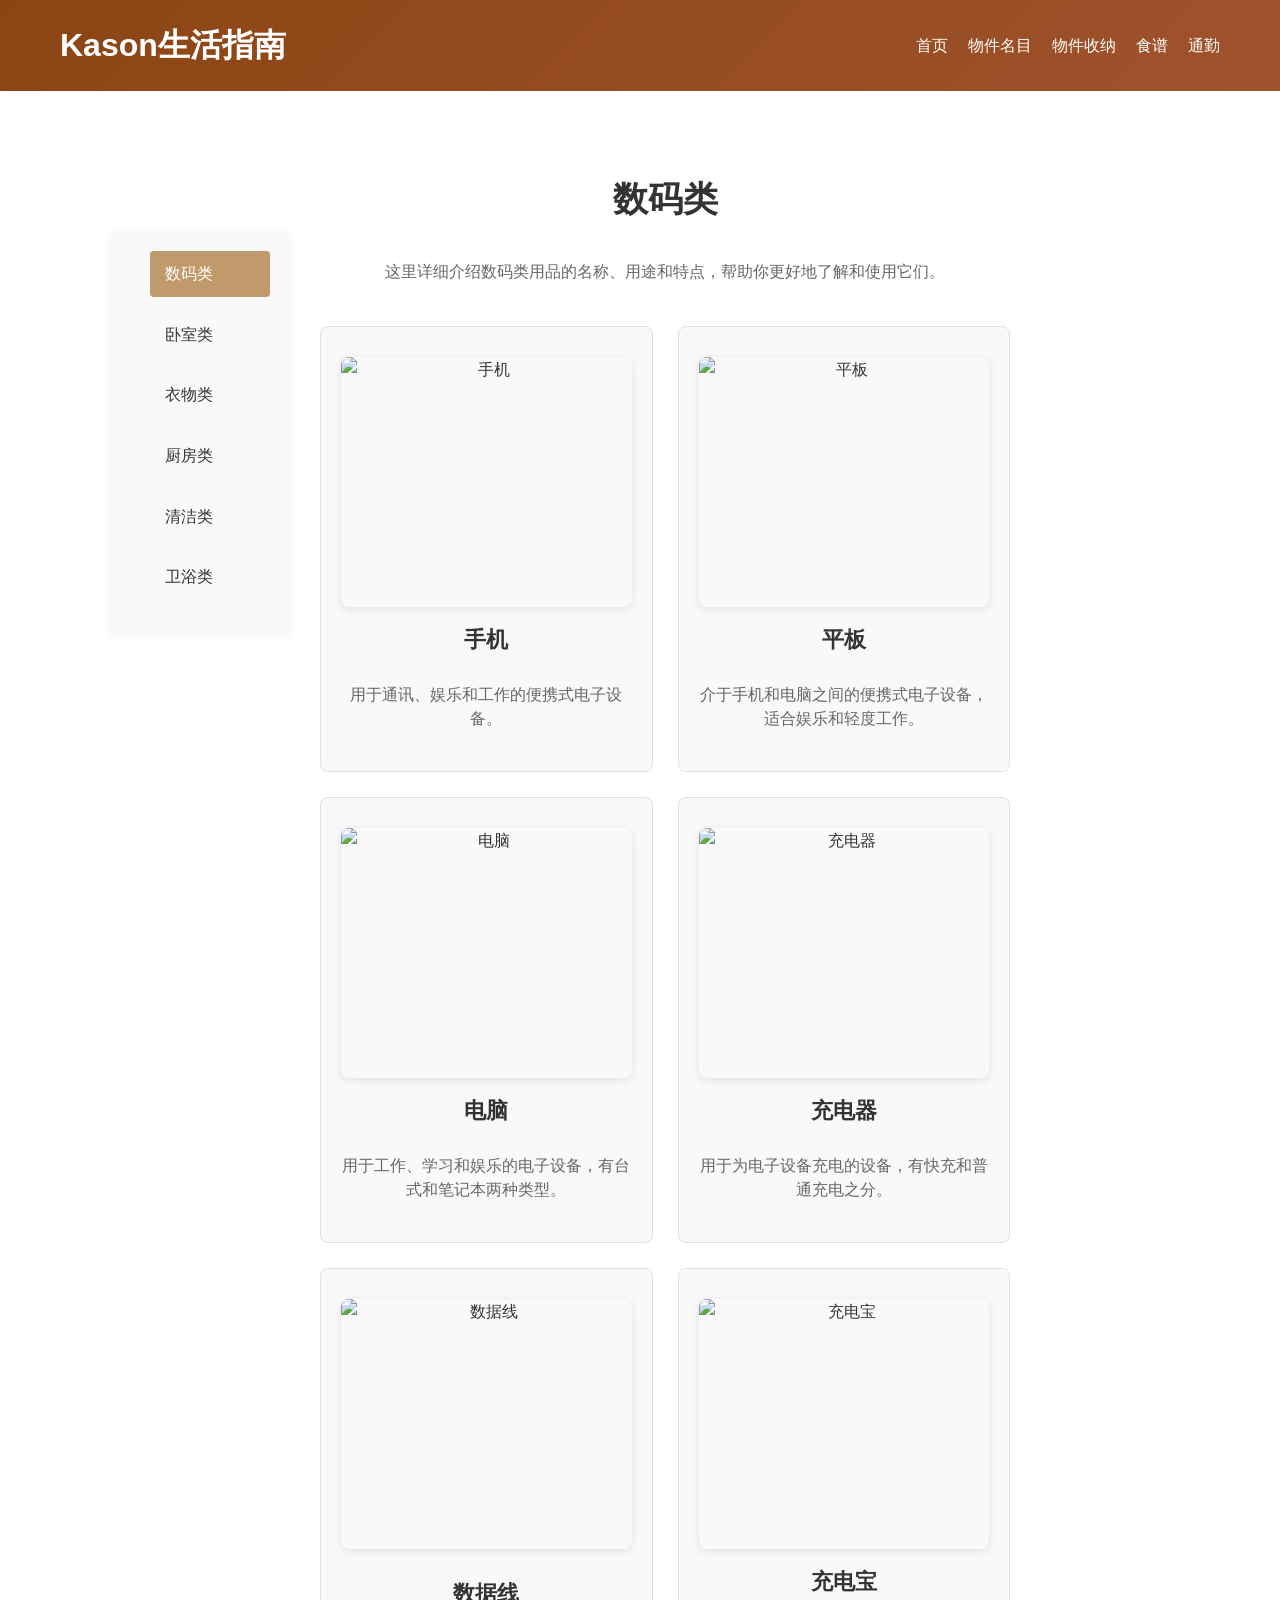
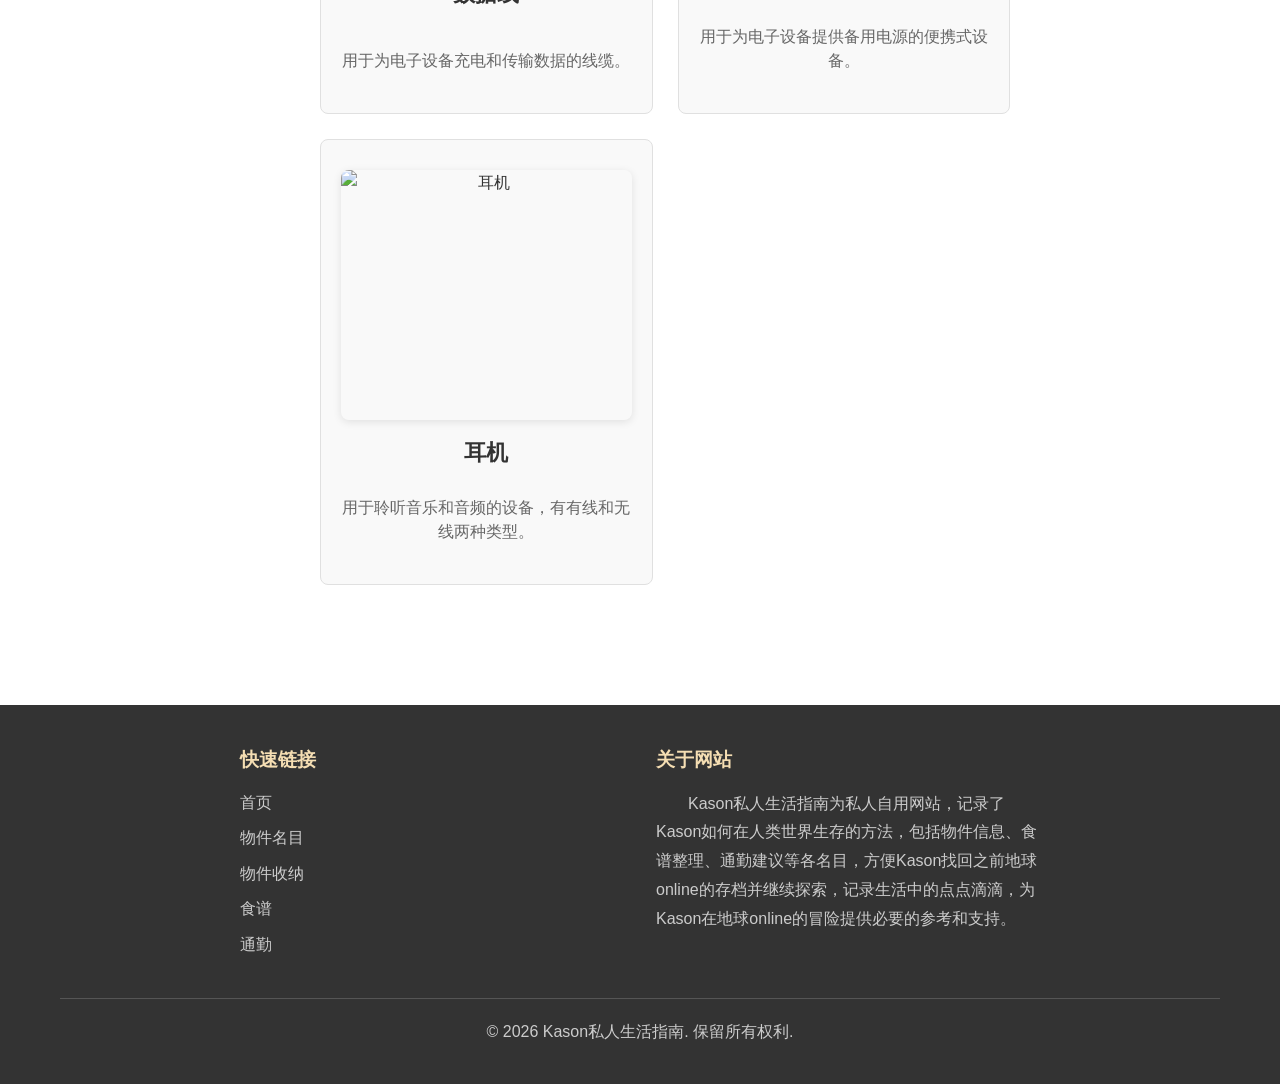
==== items-digital.html @ a92dafe3 "Add files via upload" ====
<!DOCTYPE html>
<html lang="zh-CN">
<head>
    <meta charset="UTF-8">
    <meta name="viewport" content="width=device-width, initial-scale=1.0">
    <title>数码类 - Kason私人生活指南</title>
    <link rel="stylesheet" href="css/style.css">
</head>
<body>
    <!-- 头部导航 -->
    <header>
        <div class="container header-content">
            <a href="index.html" class="logo">Kason生活指南</a>
            <nav>
                <ul>
                    <li><a href="index.html">首页</a></li>
                    <li><a href="items.html">物件名目</a></li>
                    <li><a href="storage.html">物件收纳</a></li>
                    <li><a href="recipes.html">食谱</a></li>
                    <li><a href="commute.html">通勤</a></li>
                </ul>
            </nav>
        </div>
    </header>

    <!-- 内容区域 -->
    <section class="content-section">
        <div class="container content-container">
            <div class="main-layout">
                <!-- 左侧导航栏 -->
                <nav class="item-nav">
                    <ul>
                        <li><a href="items-digital.html" class="item-nav-item active">数码类</a></li>
                        <li><a href="items-bedroom.html" class="item-nav-item">卧室类</a></li>
                        <li><a href="items-clothing.html" class="item-nav-item">衣物类</a></li>
                        <li><a href="items-kitchen.html" class="item-nav-item">厨房类</a></li>
                        <li><a href="items-cleaning.html" class="item-nav-item">清洁类</a></li>
                        <li><a href="items-bathroom.html" class="item-nav-item">卫浴类</a></li>
                    </ul>
                </nav>
                
                <!-- 右侧内容 -->
                <div class="item-content">
                    <h2>数码类</h2>
                    <p>这里详细介绍数码类用品的名称、用途和特点，帮助你更好地了解和使用它们。</p>

                    <!-- 数码用品列表 -->
                    <div class="item-grid">
                <!-- 手机 -->
                <div class="item-card">
                    <img src="https://trae-api-cn.mchost.guru/api/ide/v1/text_to_image?prompt=smartphone%20modern%20design&image_size=square" alt="手机" class="item-img">
                    <h4>手机</h4>
                    <p>用于通讯、娱乐和工作的便携式电子设备。</p>
                </div>
                
                <!-- 平板 -->
                <div class="item-card">
                    <img src="https://trae-api-cn.mchost.guru/api/ide/v1/text_to_image?prompt=tablet%20device%20modern&image_size=square" alt="平板" class="item-img">
                    <h4>平板</h4>
                    <p>介于手机和电脑之间的便携式电子设备，适合娱乐和轻度工作。</p>
                </div>
                
                <!-- 电脑 -->
                <div class="item-card">
                    <img src="https://trae-api-cn.mchost.guru/api/ide/v1/text_to_image?prompt=laptop%20computer%20modern&image_size=square" alt="电脑" class="item-img">
                    <h4>电脑</h4>
                    <p>用于工作、学习和娱乐的电子设备，有台式和笔记本两种类型。</p>
                </div>
                
                <!-- 充电器 -->
                <div class="item-card">
                    <img src="https://trae-api-cn.mchost.guru/api/ide/v1/text_to_image?prompt=phone%20charger%20modern&image_size=square" alt="充电器" class="item-img">
                    <h4>充电器</h4>
                    <p>用于为电子设备充电的设备，有快充和普通充电之分。</p>
                </div>
                
                <!-- 数据线 -->
                <div class="item-card">
                    <img src="https://trae-api-cn.mchost.guru/api/ide/v1/text_to_image?prompt=usb%20data%20cable&image_size=square" alt="数据线" class="item-img">
                    <h4>数据线</h4>
                    <p>用于为电子设备充电和传输数据的线缆。</p>
                </div>
                
                <!-- 充电宝 -->
                <div class="item-card">
                    <img src="https://trae-api-cn.mchost.guru/api/ide/v1/text_to_image?prompt=power%20bank%20portable%20charger&image_size=square" alt="充电宝" class="item-img">
                    <h4>充电宝</h4>
                    <p>用于为电子设备提供备用电源的便携式设备。</p>
                </div>
                
                <!-- 耳机 -->
                <div class="item-card">
                    <img src="https://trae-api-cn.mchost.guru/api/ide/v1/text_to_image?prompt=wireless%20earbuds%20modern&image_size=square" alt="耳机" class="item-img">
                    <h4>耳机</h4>
                    <p>用于聆听音乐和音频的设备，有有线和无线两种类型。</p>
                </div>
                
                
                    </div>
                </div>
            </div>
        </div>
    </section>

    <!-- 页脚 -->
    <footer>
        <div class="container">
            <div class="footer-content">
                <div class="footer-section">
                    <h3>快速链接</h3>
                    <ul>
                        <li><a href="index.html">首页</a></li>
                        <li><a href="items.html">物件名目</a></li>
                        <li><a href="storage.html">物件收纳</a></li>
                        <li><a href="recipes.html">食谱</a></li>
                        <li><a href="commute.html">通勤</a></li>
                    </ul>
                </div>
                <div class="footer-section">
                    <h3>关于网站</h3>
                    <p>Kason私人生活指南为私人自用网站，记录了Kason如何在人类世界生存的方法，包括物件信息、食谱整理、通勤建议等各名目，方便Kason找回之前地球online的存档并继续探索，记录生活中的点点滴滴，为Kason在地球online的冒险提供必要的参考和支持。</p>
                </div>
            </div>
            <div class="copyright">
                <p>&copy; 2026 Kason私人生活指南. 保留所有权利.</p>
            </div>
        </div>
    </footer>
</body>
</html>
---- css/style.css ----
/* 全局样式 */
* {
    margin: 0;
    padding: 0;
    box-sizing: border-box;
}

body {
    font-family: 'Segoe UI', Tahoma, Geneva, Verdana, sans-serif;
    line-height: 1.6;
    color: #333;
    background-color: #f5f5f5;
}

/* 搜索框样式 */
.search-container {
    max-width: 700px;
    margin: 40px auto 0;
    padding: 0 20px;
    position: relative;
    z-index: 9999;
}

#search-form {
    display: flex;
    align-items: center;
    background: rgba(255, 255, 255, 0.9);
    border-radius: 30px;
    box-shadow: 0 4px 15px rgba(0,0,0,0.15);
    overflow: hidden;
    backdrop-filter: blur(10px);
    transition: all 0.3s ease;
}

#search-form:hover {
    box-shadow: 0 6px 20px rgba(0,0,0,0.2);
}

#search-input {
    flex: 1;
    padding: 18px 25px;
    border: none;
    outline: none;
    font-size: 16px;
    background: transparent;
    color: #333;
}

#search-input::placeholder {
    color: #999;
}

#search-form button {
    padding: 18px 30px;
    background: rgba(193, 154, 107, 0.95);
    color: white;
    border: none;
    cursor: pointer;
    font-size: 16px;
    font-weight: 500;
    transition: background 0.3s ease;
}

#search-form button:hover {
    background: rgba(139, 69, 19, 0.95);
}

.search-suggestions {
    position: fixed;
    top: 600px;
    left: 50%;
    transform: translateX(-50%);
    width: 660px;
    background: rgba(255, 255, 255, 0.95);
    border: 1px solid rgba(255, 255, 255, 0.3);
    border-radius: 0 0 12px 12px;
    box-shadow: 0 4px 15px rgba(0,0,0,0.15);
    max-height: 300px;
    overflow-y: auto;
    z-index: 99999;
    display: none;
    backdrop-filter: blur(10px);
}

/* 确保搜索建议在搜索框下方 */
.search-container {
    position: relative;
    z-index: 99999;
}

.search-suggestions::-webkit-scrollbar {
    width: 8px;
}

.search-suggestions::-webkit-scrollbar-track {
    background: rgba(0,0,0,0.05);
    border-radius: 0 0 12px 0;
}

.search-suggestions::-webkit-scrollbar-thumb {
    background: rgba(193, 154, 107, 0.5);
    border-radius: 4px;
}

.search-suggestions::-webkit-scrollbar-thumb:hover {
    background: rgba(193, 154, 107, 0.8);
}

.search-suggestions.show {
    display: block;
}

.search-suggestion-item {
    padding: 12px 20px;
    cursor: pointer;
    transition: background 0.2s ease;
    color: #333;
}

.search-suggestion-item:hover {
    background: rgba(193, 154, 107, 0.1);
}

/* 模态框样式 */
.modal {
    display: none;
    position: fixed;
    z-index: 99999;
    left: 0;
    top: 0;
    width: 100%;
    height: 100%;
    background-color: rgba(0,0,0,0.5);
}

.modal.show {
    display: block;
}

.modal-content {
    background-color: #fefefe;
    position: fixed;
    top: 50%;
    left: 50%;
    transform: translate(-50%, -50%);
    padding: 20px;
    border: 1px solid #888;
    width: 80%;
    max-width: 600px;
    max-height: 70vh;
    overflow-y: auto;
    border-radius: 8px;
    animation: modalFadeIn 0.3s ease;
}

@keyframes modalFadeIn {
    from {opacity: 0; transform: translate(-50%, -60%);}
    to {opacity: 1; transform: translate(-50%, -50%);}
}

.close {
    color: #aaa;
    float: right;
    font-size: 28px;
    font-weight: bold;
    cursor: pointer;
}

.close:hover,
.close:focus {
    color: black;
    text-decoration: none;
    cursor: pointer;
}

#search-results-list {
    margin-top: 20px;
}

.search-result-item {
    padding: 15px;
    border-bottom: 1px solid #eee;
    transition: background 0.2s ease;
}

.search-result-item:hover {
    background: #f5f5f5;
}

.search-result-item h4 {
    margin-bottom: 5px;
    color: #333;
}

.search-result-item p {
    margin-bottom: 10px;
    color: #666;
    font-size: 14px;
}

.search-result-item .category {
    display: inline-block;
    padding: 3px 8px;
    background: #c19a6b;
    color: white;
    border-radius: 12px;
    font-size: 12px;
    margin-bottom: 10px;
}

.search-result-item a {
    color: #c19a6b;
    text-decoration: none;
    font-weight: bold;
}

.search-result-item a:hover {
    text-decoration: underline;
}

.no-results {
    padding: 40px;
    text-align: center;
    color: #666;
}

.container {
    max-width: 1200px;
    margin: 0 auto;
    padding: 0 20px;
}

/* 头部样式 */
header {
    background: linear-gradient(135deg, #8b4513 0%, #a0522d 100%);
    color: white;
    padding: 20px 0;
    box-shadow: 0 2px 10px rgba(0,0,0,0.1);
}

.header-content {
    display: flex;
    justify-content: space-between;
    align-items: center;
}

.logo {
    font-size: 2rem;
    font-weight: bold;
    text-decoration: none;
    color: white;
}

nav ul {
    display: flex;
    list-style: none;
}

nav ul li {
    margin-left: 20px;
}

nav ul li a {
    color: white;
    text-decoration: none;
    font-weight: 500;
    transition: color 0.3s ease;
}

nav ul li a:hover {
    color: #f0f0f0;
}

/* 英雄区域 */
.hero {
    position: relative;
    color: white;
    padding: 120px 0;
    text-align: center;
    overflow: hidden;
    background: linear-gradient(135deg, #8b4513 0%, #a0522d 100%);
}

.hero-bg {
    position: absolute;
    top: 0;
    left: 0;
    width: 100%;
    height: 100%;
    background: url('../images/首页背景.png') center/cover no-repeat;
    opacity: 0.3;
    z-index: 0;
}

.hero .container {
    position: relative;
    z-index: 10;
}

.hero h1 {
    font-size: 3rem;
    margin-bottom: 20px;
    text-shadow: 0 2px 4px rgba(0,0,0,0.3);
}

.hero p {
    font-size: 1.2rem;
    margin-bottom: 30px;
    max-width: 800px;
    margin-left: auto;
    margin-right: auto;
    text-shadow: 0 1px 2px rgba(0,0,0,0.3);
}

.explore-guide {
    display: inline-block;
    margin: 0px 0 0px;
    background: rgba(193, 154, 107, 0.9);
    border-radius: 30px;
    padding: 12px 24px;
    text-decoration: none;
    transition: all 0.3s ease;
    box-shadow: 0 2px 8px rgba(0,0,0,0.1);
}

.explore-guide:hover {
    background: rgba(139, 69, 19, 0.9);
    transform: translateY(-3px);
    box-shadow: 0 4px 12px rgba(0,0,0,0.15);
}

.explore-content h2 {
    font-size: 1.6rem;
    margin: 0;
    color: white;
    text-shadow: 0 1px 2px rgba(0,0,0,0.3);
}

.explore-content p {
    display: none;
}

.explore-arrow {
    display: none;
}

@keyframes bounce {
    0%, 20%, 50%, 80%, 100% {
        transform: translateY(0);
    }
    40% {
        transform: translateY(-10px);
    }
    60% {
        transform: translateY(-5px);
    }
}

.btn {
    display: inline-block;
    background-color: #f5deb3;
    color: #8b4513;
    padding: 12px 30px;
    border-radius: 50px;
    text-decoration: none;
    font-weight: 600;
    transition: all 0.3s ease;
    border: none;
    cursor: pointer;
}

.btn:hover {
    background-color: #e6c39c;
    transform: translateY(-2px);
    box-shadow: 0 5px 15px rgba(0,0,0,0.2);
}

/* 分类卡片 */
.categories {
    padding: 80px 0;
}

.section-title {
    text-align: center;
    font-size: 2.5rem;
    margin-bottom: 50px;
    color: #333;
}

.categories-grid {
    display: grid;
    grid-template-columns: repeat(2, 1fr);
    gap: 40px;
    max-width: 800px;
    margin: 0 auto;
}

.category-card {
    background: white;
    border-radius: 12px;
    overflow: hidden;
    box-shadow: 0 8px 20px rgba(0,0,0,0.08);
    transition: transform 0.3s ease, box-shadow 0.3s ease;
    display: flex;
    flex-direction: column;
    height: 100%;
}

.category-card:hover {
    transform: translateY(-10px);
    box-shadow: 0 20px 40px rgba(0,0,0,0.12);
}

.category-image {
    position: relative;
    height: 220px;
    overflow: hidden;
    background-size: cover;
    background-position: center;
    background-repeat: no-repeat;
    transition: transform 0.5s ease;
}

.category-card:hover .category-image {
    transform: scale(1.05);
}

.category-content {
    padding: 25px;
    flex-grow: 1;
    display: flex;
    flex-direction: column;
}

.category-content h3 {
    font-size: 1.6rem;
    margin-bottom: 15px;
    color: #333;
}

.category-content p {
    margin-bottom: 20px;
    color: #666;
    flex-grow: 1;
}

.category-content .btn {
    align-self: flex-start;
    margin-top: auto;
}

/* 内容页面 */
.content-section {
    padding: 80px 0;
    background: white;
}

.content-container {
    max-width: 1100px;
    margin: 0 auto;
}

.content-section h2 {
    font-size: 2.2rem;
    margin-bottom: 30px;
    color: #333;
    text-align: center;
}

.content-section h3 {
    font-size: 1.8rem;
    margin: 40px 0 20px;
    color: #444;
}

.content-section h4 {
    font-size: 1.4rem;
    margin: 30px 0 15px;
    color: #555;
}

.content-section p {
    margin-bottom: 20px;
    line-height: 1.8;
    color: #666;
}

.content-section ul {
    margin: 20px 0;
    padding-left: 20px;
}

.content-section li {
    margin-bottom: 10px;
    line-height: 1.6;
    color: #666;
}

/* 物品列表 */
.item-list {
    display: grid;
    grid-template-columns: repeat(auto-fit, minmax(250px, 1fr));
    gap: 20px;
    margin: 30px 0;
}

.item-card {
    background: #f9f9f9;
    padding: 20px;
    border-radius: 8px;
    border: 1px solid #e0e0e0;
}

.item-card h4 {
    margin-top: 0;
    color: #333;
}

.item-img {
    max-width: 100%;
    height: 250px;
    object-fit: cover;
    border-radius: 8px;
    margin-top: 10px;
    box-shadow: 0 2px 8px rgba(0,0,0,0.1);
}

/* 类别网格 */
.category-grid {
    display: grid;
    grid-template-columns: repeat(auto-fit, minmax(300px, 1fr));
    gap: 30px;
    margin: 40px 0;
}

.category-block {
    display: block;
    border-radius: 12px;
    overflow: hidden;
    box-shadow: 0 8px 24px rgba(0,0,0,0.12);
    transition: transform 0.3s ease, box-shadow 0.3s ease;
    background: white;
    text-decoration: none;
    color: inherit;
}

.category-block:hover {
    transform: translateY(-10px);
    box-shadow: 0 12px 32px rgba(0,0,0,0.16);
}

.category-bg {
    width: 100%;
    height: 200px;
    background-size: cover;
    background-position: center;
    background-repeat: no-repeat;
}

.category-block h3 {
    margin: 20px 20px 10px;
    font-size: 1.4rem;
    color: #333;
}

.category-block p {
    margin: 0 20px 20px;
    color: #666;
    font-size: 1rem;
    line-height: 1.5;
}

.detail-btn {
    display: inline-block;
    margin: 0 20px 20px;
    padding: 10px 20px;
    background: #d2b48c;
    color: white;
    border: none;
    border-radius: 25px;
    cursor: pointer;
    font-size: 0.9rem;
    transition: background 0.3s ease;
}

.detail-btn:hover {
    background: #c19a6b;
}

/* 物品网格 */
.item-grid {
    display: grid;
    grid-template-columns: repeat(auto-fit, minmax(250px, 1fr));
    gap: 25px;
    margin: 40px 0;
}

.item-card {
    background: #f9f9f9;
    padding: 20px;
    border-radius: 8px;
    border: 1px solid #e0e0e0;
    transition: transform 0.3s ease, box-shadow 0.3s ease;
    height: 100%;
    display: flex;
    flex-direction: column;
    justify-content: space-between;
    min-height: 400px;
}

.item-card:hover {
    transform: translateY(-5px);
    box-shadow: 0 10px 20px rgba(0,0,0,0.1);
}

.item-card h4 {
    margin-top: 15px;
    color: #333;
}

.item-card p {
    margin-top: 10px;
    color: #666;
    line-height: 1.5;
}

/* 食谱介绍 */
.recipe-intro {
    text-align: center;
    margin: 20px 0;
}

.recipe-intro p {
    margin-bottom: 10px;
}

/* 料勺图片 */
.spoon-image {
    text-align: left;
    margin: 40px 0;
    padding-left: 20px;
}

.spoon-img {
    max-width: 300px;
    height: auto;
    border-radius: 8px;
    box-shadow: 0 4px 12px rgba(0,0,0,0.1);
    margin-bottom: 15px;
}

/* 主要布局 */
.main-layout {
    display: flex;
    gap: 30px;
    margin-top: 0;
    justify-content: flex-start;
    max-width: 900px;
    margin-left: 0px;
}

/* 左侧导航栏 */
.recipe-nav {
    flex: 0 0 180px;
    background: #f9f9f9;
    padding: 20px;
    border-radius: 8px;
    position: sticky;
    top: 20px;
    align-self: flex-start;
    height: fit-content;
    box-shadow: 0 2px 10px rgba(0,0,0,0.05);
    z-index: 100;
    margin-top: -80px;
}

.item-nav {
    flex: 0 0 180px;
    background: #f9f9f9;
    padding: 20px;
    border-radius: 8px;
    position: sticky;
    top: 20px;
    align-self: flex-start;
    height: fit-content;
    box-shadow: 0 2px 10px rgba(0,0,0,0.05);
    z-index: 100;
    margin-top: 60px;
}

/* 物品内容 */
.item-content {
    flex: 1;
    min-width: 0;
    margin-top: 0;
    max-width: 900px;
    margin-left: auto;
    margin-right: auto;
    text-align: center;
}

/* 勺子图片 */
.spoon-image {
    display: flex;
    justify-content: flex-start;
    align-items: center;
    margin: 40px 0;
    padding-left: 180px;
}

/* 右侧内容 */
.right-content {
    flex: 1;
    min-width: 0;
}

/* 食谱内容 */
.recipe-content {
    margin-top: 40px;
}

.recipe-nav ul {
    list-style: none;
    padding: 0;
    margin: 0;
    display: flex;
    flex-direction: column;
}

.recipe-nav-item {
    display: flex;
    align-items: center;
    padding: 10px 15px;
    color: #333;
    text-decoration: none;
    border-radius: 4px;
    transition: all 0.3s ease;
    margin-bottom: 5px;
}

.recipe-nav-item:hover {
    background: #e0e0e0;
    color: #8b4513;
}

/* 物品导航列表 */
.item-nav ul {
    list-style: none;
    padding: 0;
    margin: 0;
    display: flex;
    flex-direction: column;
}

.item-nav-item {
    display: flex;
    align-items: center;
    padding: 10px 15px;
    color: #333;
    text-decoration: none;
    border-radius: 4px;
    transition: all 0.3s ease;
    margin-bottom: 5px;
}

.item-nav-item:hover {
    background: #e0e0e0;
    color: #8b4513;
}

.item-nav-item.active {
    background: #c19a6b;
    color: white;
}

/* 右侧食谱内容 */
.recipe-content {
    flex: 1;
}

.recipe-category {
    margin-bottom: 60px;
}

/* 食谱卡片 */
.recipe-card {
    background: #f9f9f9;
    padding: 25px;
    border-radius: 8px;
    margin-bottom: 30px;
    border: 1px solid #e0e0e0;
}

.recipe-card h4 {
    margin-top: 0;
    color: #333;
    transition: all 0.3s ease;
}

/* 已做过的菜名点亮效果 */
.recipe-card h4.cooked {
    color: #8b4513;
    font-weight: bold;
    text-shadow: 0 1px 2px rgba(139, 69, 19, 0.2);
}

.recipe-img {
    max-width: 100%;
    height: auto;
    border-radius: 8px;
    margin: 15px 0;
    box-shadow: 0 2px 8px rgba(0,0,0,0.1);
}

.recipe-ingredients {
    margin: 15px 0;
    padding-left: 20px;
}

.recipe-steps {
    margin: 15px 0;
    padding-left: 20px;
}

/* 通勤技巧 */
.tip-card {
    background: #f9f9f9;
    padding: 20px;
    border-radius: 8px;
    margin-bottom: 20px;
    border-left: 4px solid #667eea;
}

/* 口袋指南 */
.pocket-guide {
    display: flex;
    align-items: center;
    gap: 20px;
    margin-bottom: 15px;
}

.pocket-img {
    max-width: 150px;
    height: auto;
    border-radius: 8px;
    box-shadow: 0 2px 8px rgba(0,0,0,0.1);
}

.pocket-guide ul {
    margin: 0;
    padding: 0;
    list-style: none;
}

.pocket-guide li {
    margin-bottom: 8px;
    font-size: 16px;
}

/* 页脚 */
footer {
    background: #333;
    color: white;
    padding: 40px 0;
    text-align: center;
}

.footer-content {
    display: flex;
    justify-content: space-between;
    margin-bottom: 30px;
    padding: 0 0;
    text-align: left;
    max-width: 800px;
    margin-left: auto;
    margin-right: auto;
}

.footer-section {
    margin: 0;
}

.footer-section:first-child {
    width: 48%;
}

.footer-section:last-child {
    width: 48%;
}

.footer-section p {
    margin: 0;
    line-height: 1.5;
    white-space: normal;
    overflow: visible;
    text-overflow: clip;
}

.footer-section h3 {
    margin-bottom: 15px;
    color: #f5deb3;
    text-align: left;
}

.footer-section ul {
    list-style: none;
}

.footer-section ul li {
    margin-bottom: 10px;
}

.footer-section ul li a {
    color: #ccc;
    text-decoration: none;
    transition: color 0.3s ease;
}

.footer-section ul li a:hover {
    color: white;
}

.footer-section p {
    text-align: left;
    text-indent: 2em;
    line-height: 1.8;
    color: #ccc;
}

.copyright {
    border-top: 1px solid #555;
    padding-top: 20px;
    color: #ccc;
}

/* 响应式设计 */
@media (max-width: 768px) {
    .header-content {
        flex-direction: column;
        text-align: center;
    }

    nav ul {
        margin-top: 20px;
    }

    nav ul li {
        margin: 0 10px;
    }

    .hero h1 {
        font-size: 2.2rem;
    }

    .hero p {
        font-size: 1rem;
    }

    .section-title {
        font-size: 2rem;
    }

    .content-section h2 {
        font-size: 1.8rem;
    }

    .content-section h3 {
        font-size: 1.5rem;
    }

    .content-section h4 {
        font-size: 1.2rem;
    }
    
    /* 食谱页面响应式 */
    .recipe-layout {
        flex-direction: column;
    }
    
    .recipe-nav {
        flex: 1;
        position: static;
        margin-bottom: 30px;
    }
    
    .recipe-nav ul {
        display: flex;
        flex-wrap: wrap;
        gap: 10px;
    }
    
    .recipe-nav-item {
        flex: 1;
        min-width: 120px;
        text-align: center;
    }
}

@media (max-width: 480px) {
    .hero {
        padding: 60px 0;
    }

    .hero h1 {
        font-size: 1.8rem;
    }

    .categories {
        padding: 40px 0;
    }

    .content-section {
        padding: 40px 0;
    }
}

/* 动画效果 */
@keyframes fadeIn {
    from {
        opacity: 0;
        transform: translateY(20px);
    }
    to {
        opacity: 1;
        transform: translateY(0);
    }
}

.fade-in {
    animation: fadeIn 0.6s ease-out;
}

/* 滚动条样式 */
::-webkit-scrollbar {
    width: 8px;
}

::-webkit-scrollbar-track {
    background: #f1f1f1;
}

::-webkit-scrollbar-thumb {
    background: #667eea;
    border-radius: 4px;
}

::-webkit-scrollbar-thumb:hover {
    background: #764ba2;
}
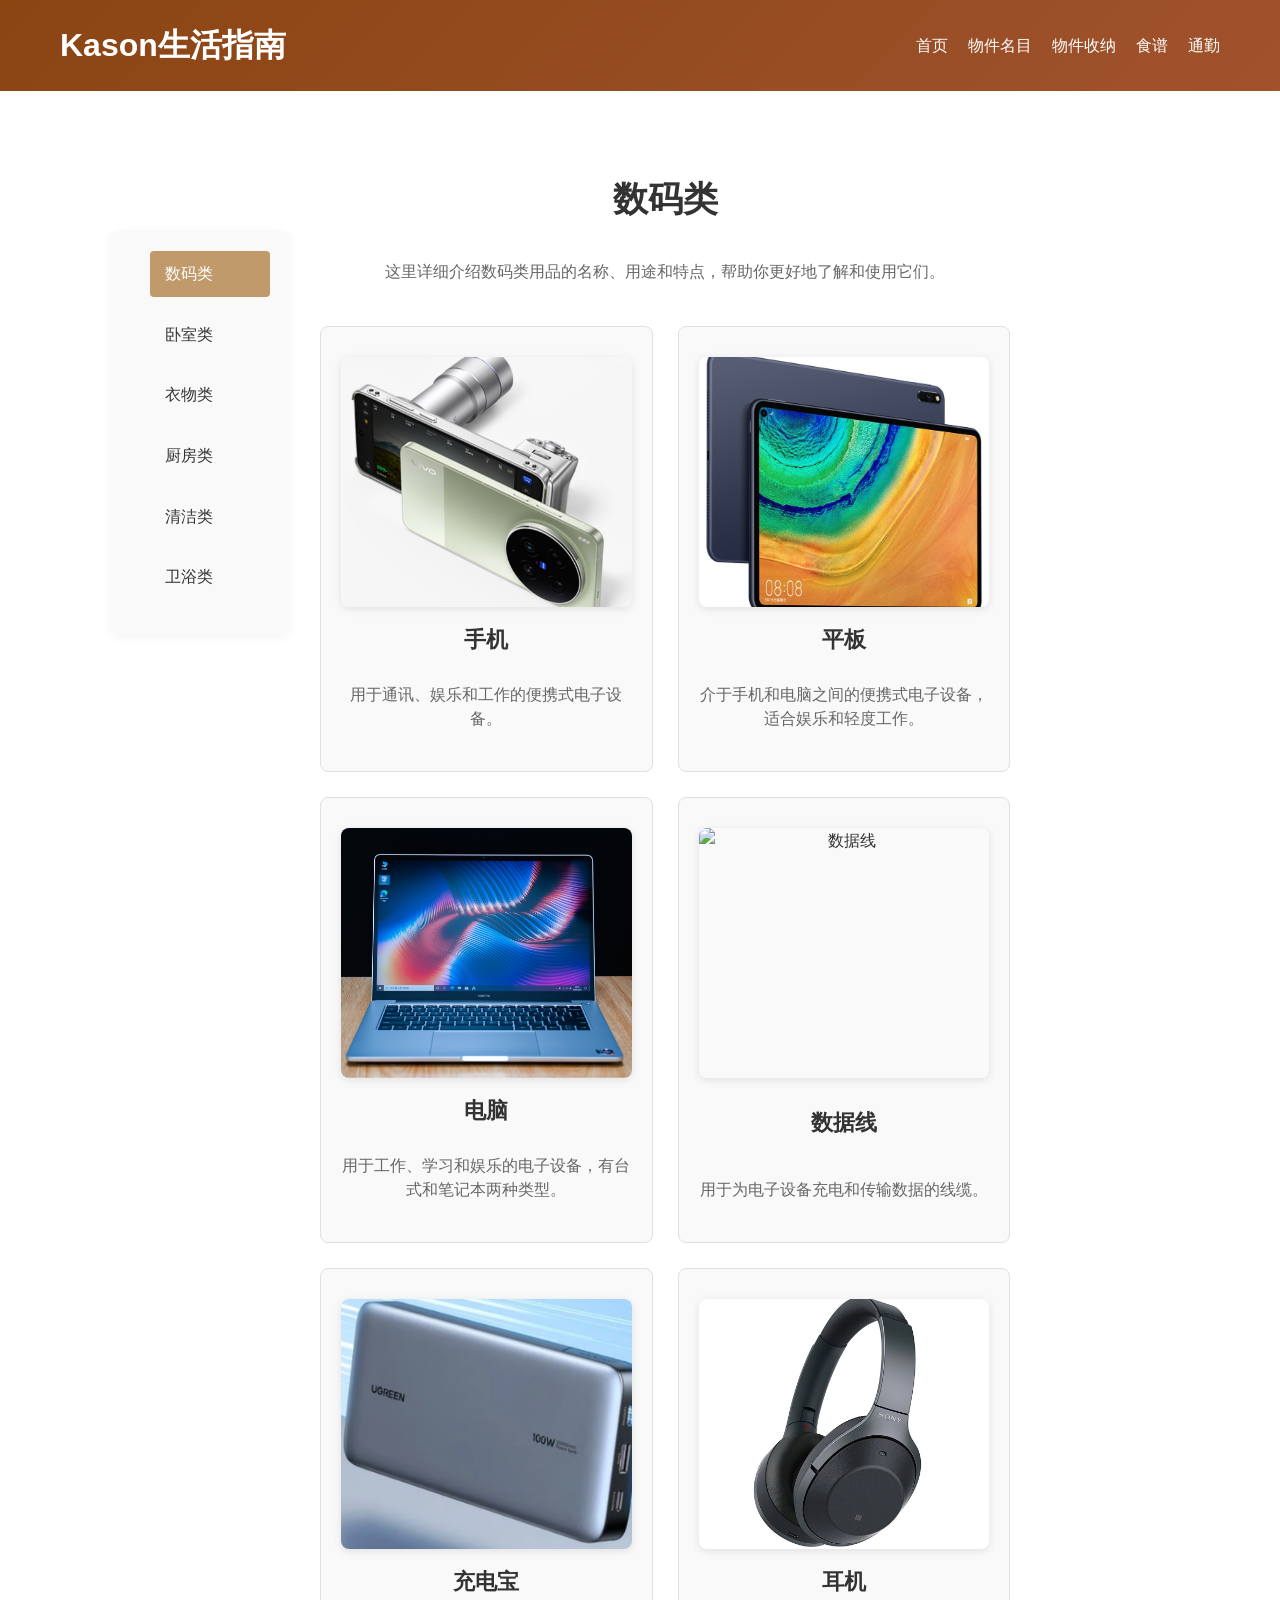
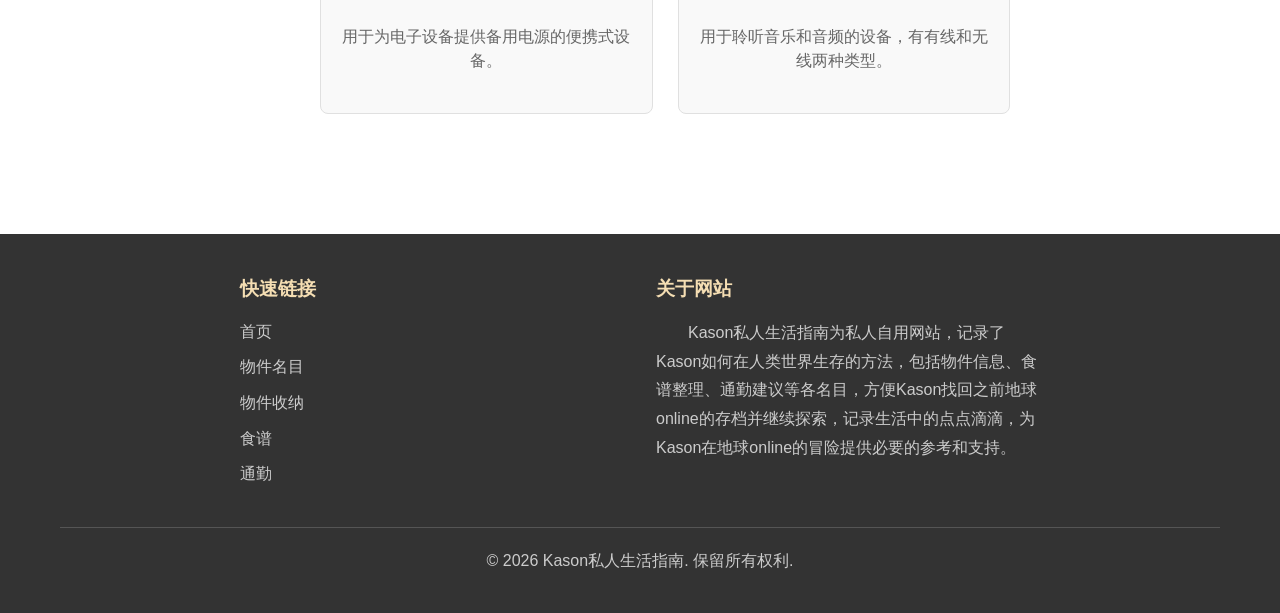
==== commit 0b625780: "Update digital items with local images" ====
--- a/items-digital.html
+++ b/items-digital.html
@@ -48,53 +48,45 @@
                     <div class="item-grid">
                 <!-- 手机 -->
                 <div class="item-card">
-                    <img src="https://trae-api-cn.mchost.guru/api/ide/v1/text_to_image?prompt=smartphone%20modern%20design&image_size=square" alt="手机" class="item-img">
+                    <img src="images/物件名目/数码类/手机.png" alt="手机" class="item-img">
                     <h4>手机</h4>
                     <p>用于通讯、娱乐和工作的便携式电子设备。</p>
                 </div>
                 
                 <!-- 平板 -->
                 <div class="item-card">
-                    <img src="https://trae-api-cn.mchost.guru/api/ide/v1/text_to_image?prompt=tablet%20device%20modern&image_size=square" alt="平板" class="item-img">
+                    <img src="images/物件名目/数码类/平板.png" alt="平板" class="item-img">
                     <h4>平板</h4>
                     <p>介于手机和电脑之间的便携式电子设备，适合娱乐和轻度工作。</p>
                 </div>
                 
                 <!-- 电脑 -->
                 <div class="item-card">
-                    <img src="https://trae-api-cn.mchost.guru/api/ide/v1/text_to_image?prompt=laptop%20computer%20modern&image_size=square" alt="电脑" class="item-img">
+                    <img src="images/物件名目/数码类/电脑.png" alt="电脑" class="item-img">
                     <h4>电脑</h4>
                     <p>用于工作、学习和娱乐的电子设备，有台式和笔记本两种类型。</p>
                 </div>
                 
-                <!-- 充电器 -->
-                <div class="item-card">
-                    <img src="https://trae-api-cn.mchost.guru/api/ide/v1/text_to_image?prompt=phone%20charger%20modern&image_size=square" alt="充电器" class="item-img">
-                    <h4>充电器</h4>
-                    <p>用于为电子设备充电的设备，有快充和普通充电之分。</p>
-                </div>
-                
                 <!-- 数据线 -->
                 <div class="item-card">
-                    <img src="https://trae-api-cn.mchost.guru/api/ide/v1/text_to_image?prompt=usb%20data%20cable&image_size=square" alt="数据线" class="item-img">
+                    <img src="images/物件名目/数码类/数据线.png" alt="数据线" class="item-img">
                     <h4>数据线</h4>
                     <p>用于为电子设备充电和传输数据的线缆。</p>
                 </div>
                 
                 <!-- 充电宝 -->
                 <div class="item-card">
-                    <img src="https://trae-api-cn.mchost.guru/api/ide/v1/text_to_image?prompt=power%20bank%20portable%20charger&image_size=square" alt="充电宝" class="item-img">
+                    <img src="images/物件名目/数码类/充电宝.png" alt="充电宝" class="item-img">
                     <h4>充电宝</h4>
                     <p>用于为电子设备提供备用电源的便携式设备。</p>
                 </div>
                 
                 <!-- 耳机 -->
                 <div class="item-card">
-                    <img src="https://trae-api-cn.mchost.guru/api/ide/v1/text_to_image?prompt=wireless%20earbuds%20modern&image_size=square" alt="耳机" class="item-img">
+                    <img src="images/物件名目/数码类/耳机.png" alt="耳机" class="item-img">
                     <h4>耳机</h4>
                     <p>用于聆听音乐和音频的设备，有有线和无线两种类型。</p>
                 </div>
-                
                 
                     </div>
                 </div>
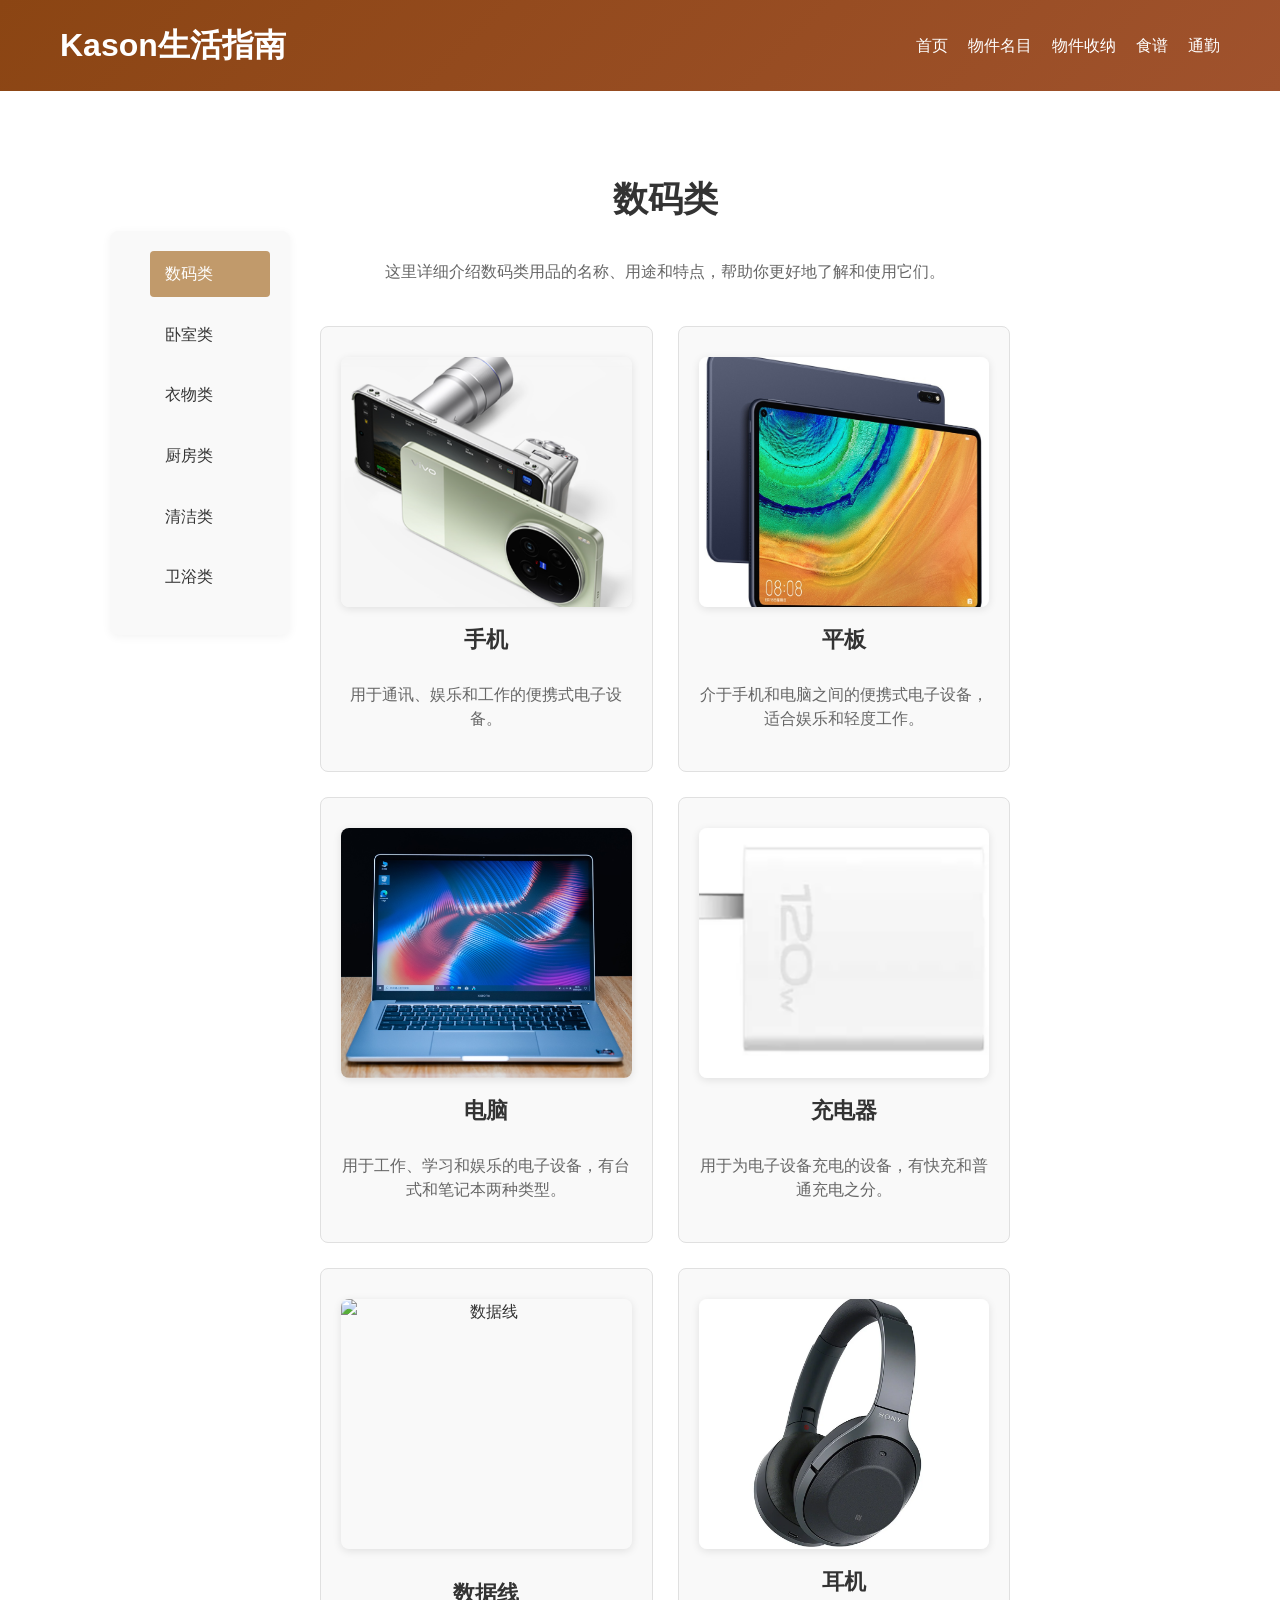
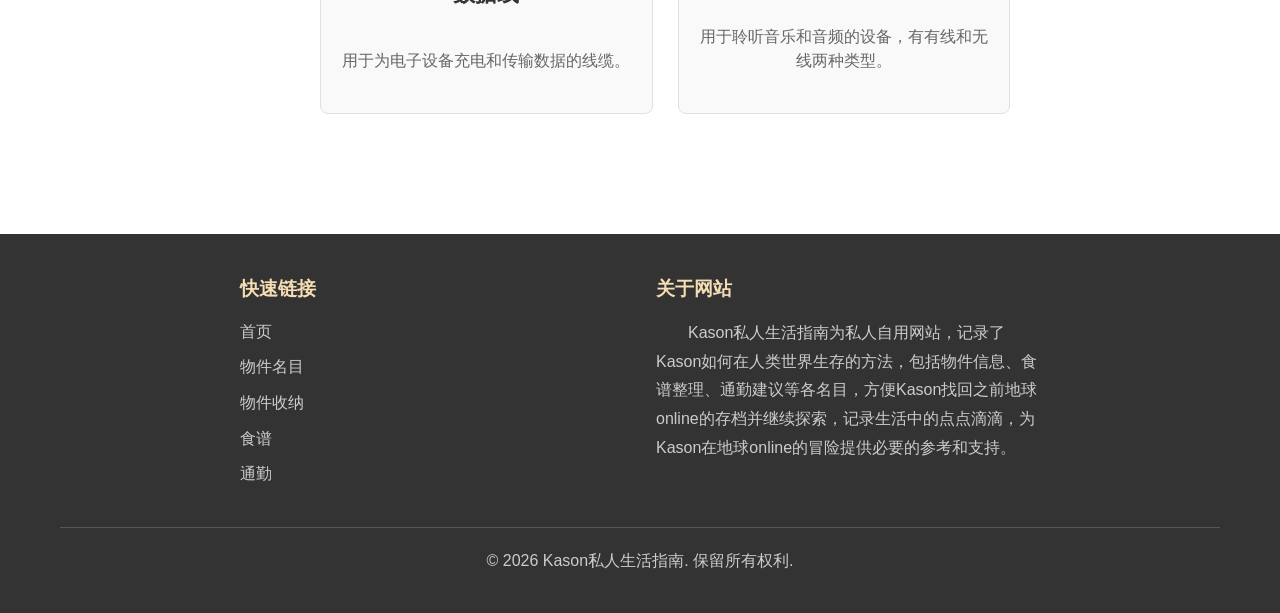
==== commit 45890728: "Update digital items: add charger, keep data cable" ====
--- a/items-digital.html
+++ b/items-digital.html
@@ -67,18 +67,18 @@
                     <p>用于工作、学习和娱乐的电子设备，有台式和笔记本两种类型。</p>
                 </div>
                 
+                <!-- 充电器 -->
+                <div class="item-card">
+                    <img src="images/物件名目/数码类/充电器.png" alt="充电器" class="item-img">
+                    <h4>充电器</h4>
+                    <p>用于为电子设备充电的设备，有快充和普通充电之分。</p>
+                </div>
+                
                 <!-- 数据线 -->
                 <div class="item-card">
                     <img src="images/物件名目/数码类/数据线.png" alt="数据线" class="item-img">
                     <h4>数据线</h4>
                     <p>用于为电子设备充电和传输数据的线缆。</p>
-                </div>
-                
-                <!-- 充电宝 -->
-                <div class="item-card">
-                    <img src="images/物件名目/数码类/充电宝.png" alt="充电宝" class="item-img">
-                    <h4>充电宝</h4>
-                    <p>用于为电子设备提供备用电源的便携式设备。</p>
                 </div>
                 
                 <!-- 耳机 -->
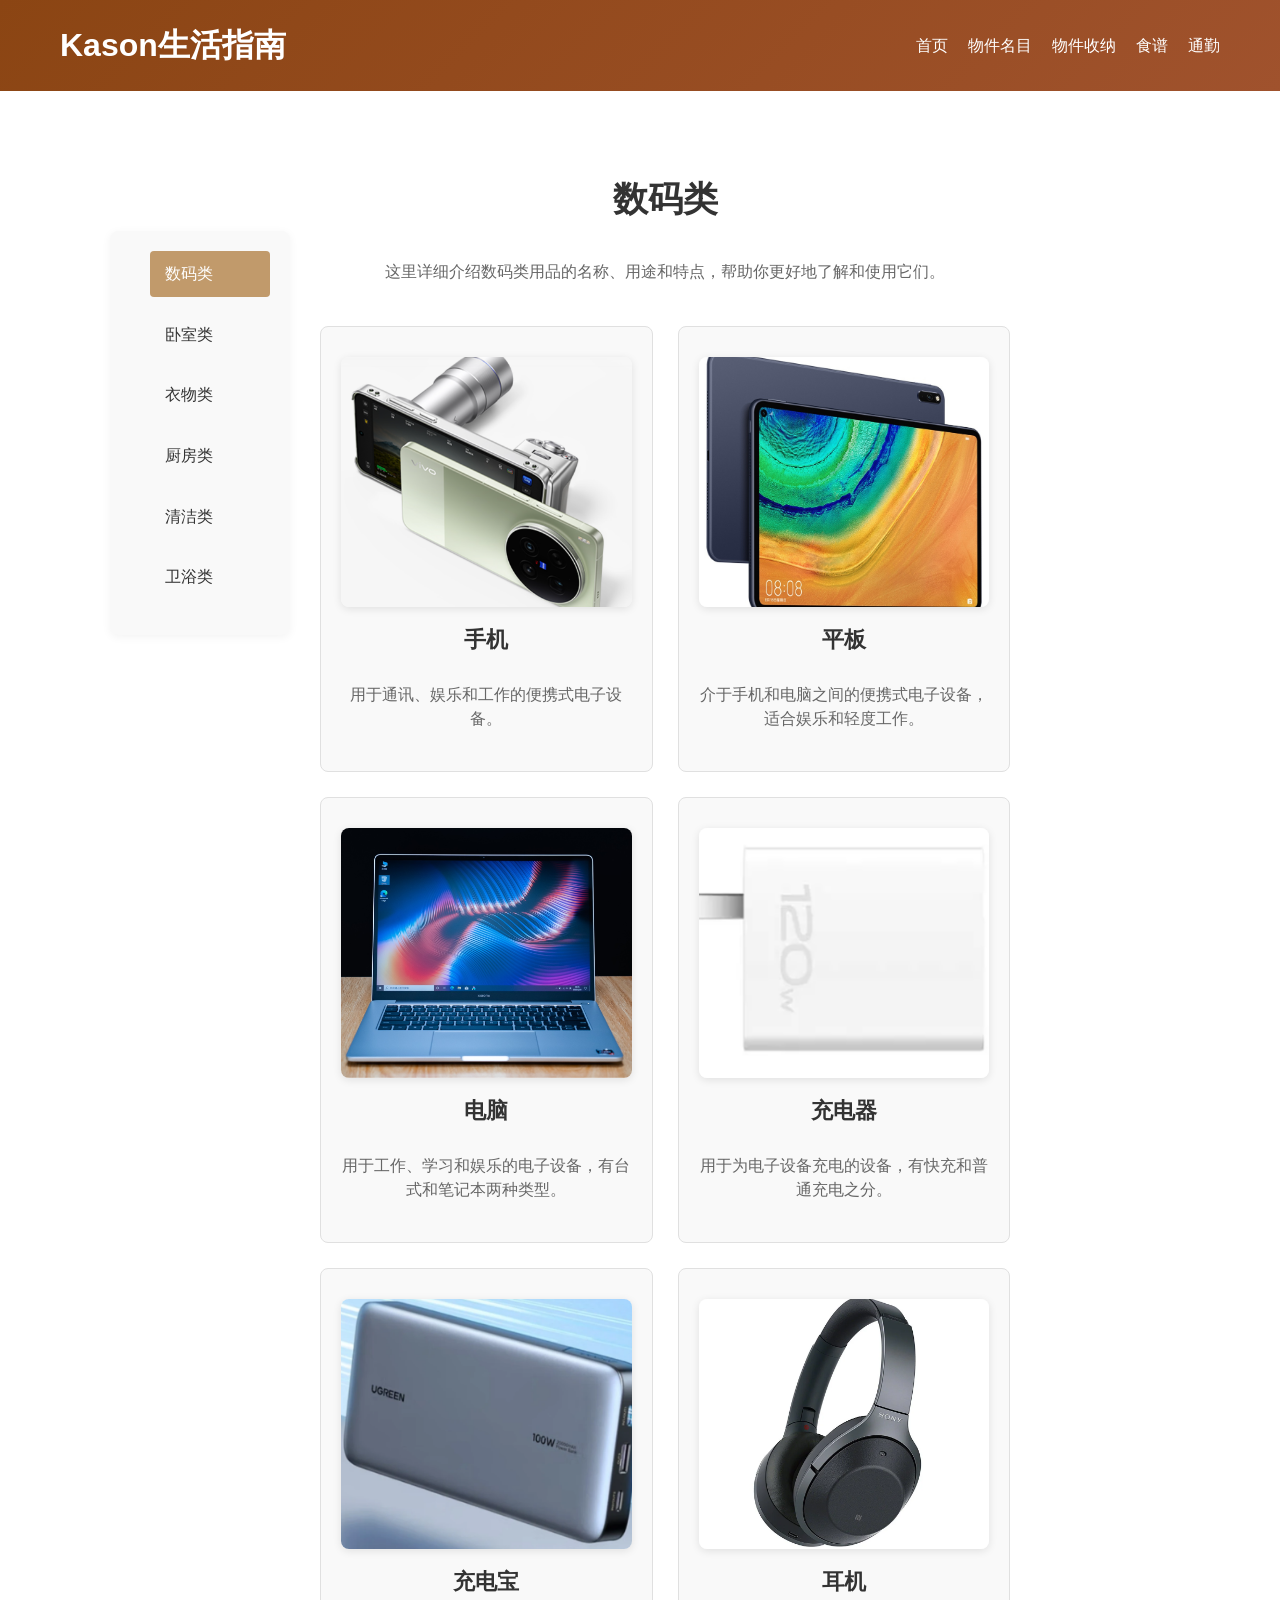
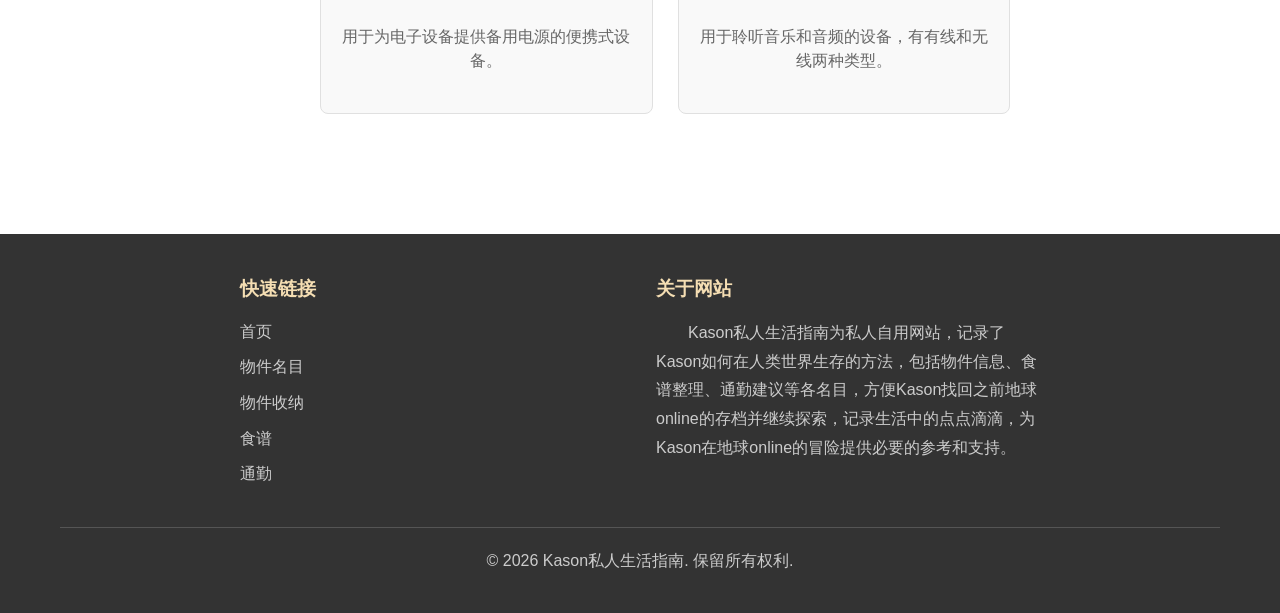
==== commit d3033d64: "Update digital items: restore power bank, remove data cable" ====
--- a/items-digital.html
+++ b/items-digital.html
@@ -74,11 +74,11 @@
                     <p>用于为电子设备充电的设备，有快充和普通充电之分。</p>
                 </div>
                 
-                <!-- 数据线 -->
+                <!-- 充电宝 -->
                 <div class="item-card">
-                    <img src="images/物件名目/数码类/数据线.png" alt="数据线" class="item-img">
-                    <h4>数据线</h4>
-                    <p>用于为电子设备充电和传输数据的线缆。</p>
+                    <img src="images/物件名目/数码类/充电宝.png" alt="充电宝" class="item-img">
+                    <h4>充电宝</h4>
+                    <p>用于为电子设备提供备用电源的便携式设备。</p>
                 </div>
                 
                 <!-- 耳机 -->
